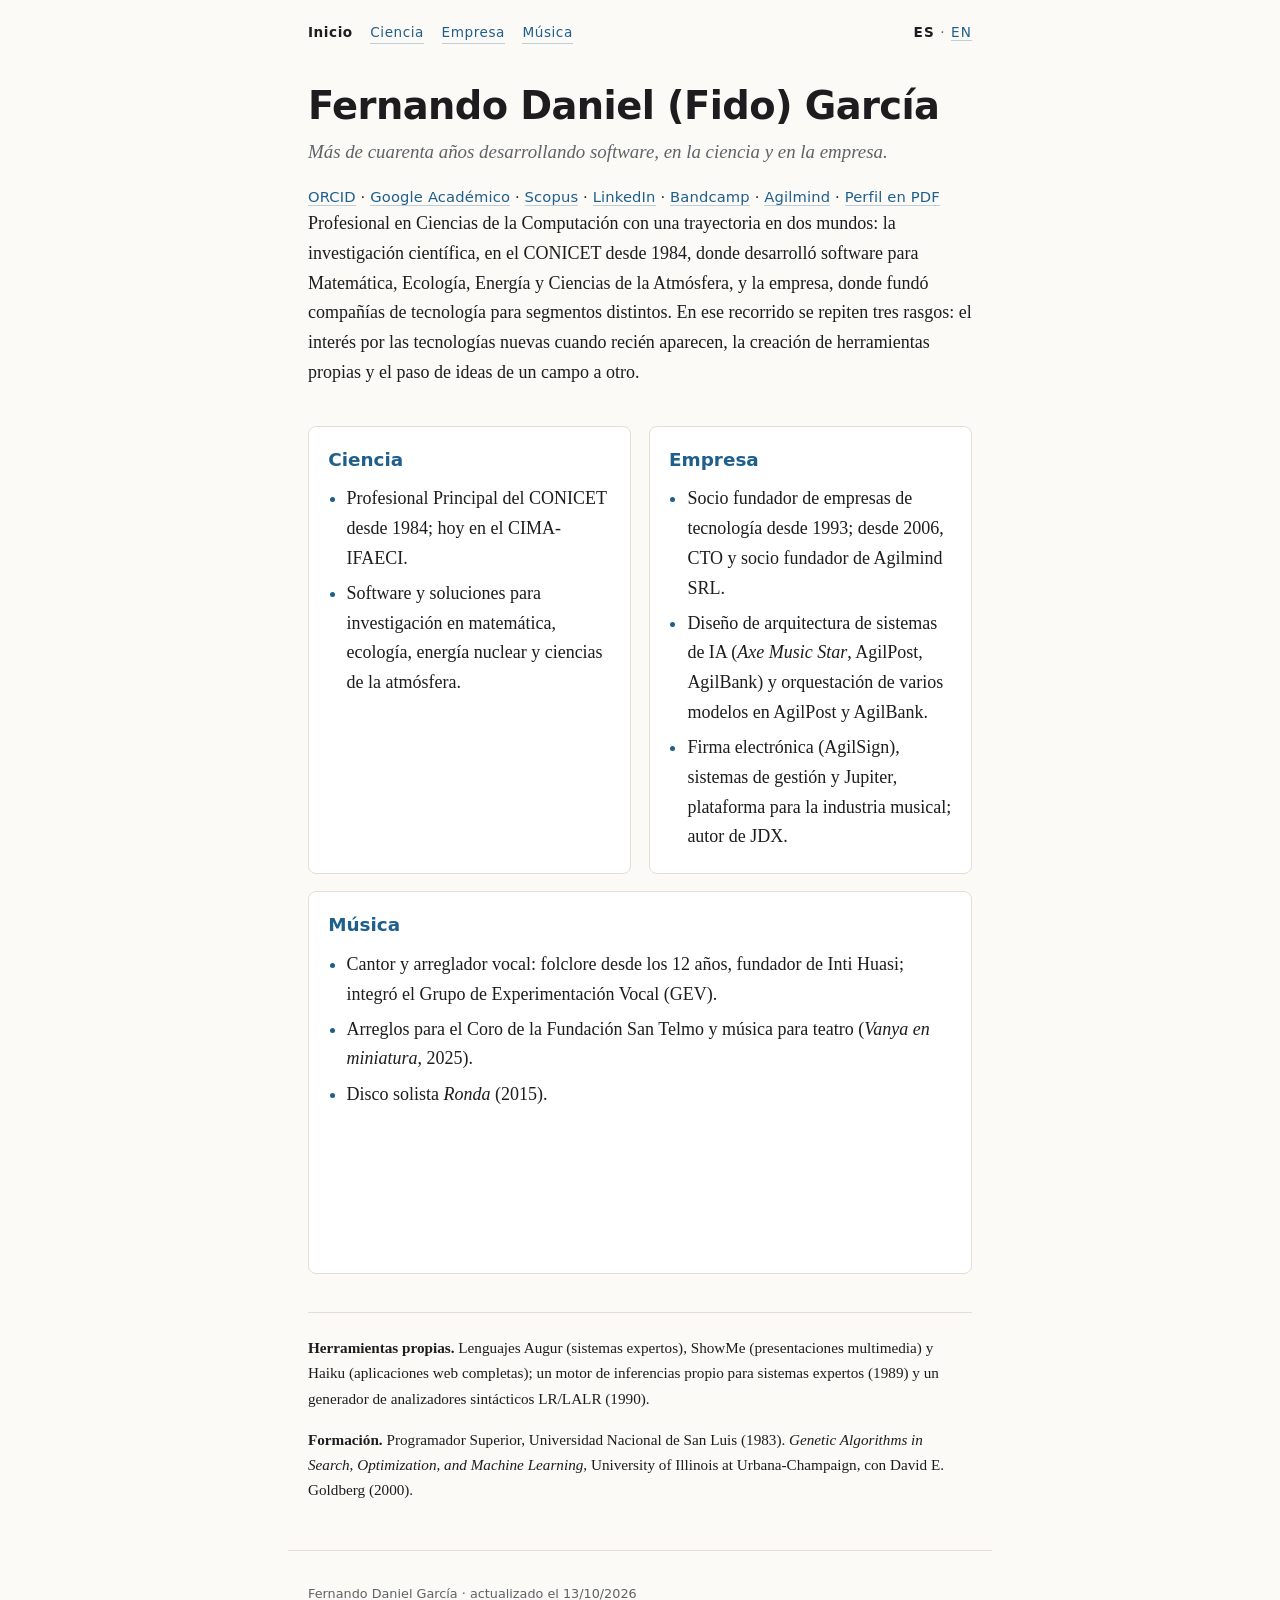
==== index.html @ 1b7802dc "Actualización del 13/10/2026" ====
<!doctype html>
<html lang="es">
<head>
<meta charset="utf-8">
<meta name="viewport" content="width=device-width, initial-scale=1">
<title>Fernando Daniel (Fido) García</title>
<meta name="description" content="Más de cuarenta años desarrollando
software, en la ciencia y en la empresa: CONICET, empresas de tecnología
y música.">
<meta property="og:title" content="Fernando Daniel (Fido) García">
<meta property="og:description" content="Más de cuarenta años
desarrollando software, en la ciencia y en la empresa: CONICET, empresas
de tecnología y música.">
<meta property="og:type" content="profile">
<meta property="og:url" content="https://garciafido.github.io/">
<meta name="google-site-verification" content="lix8JMzhX6W81RtMt0i0QWCnsRG5aEg4VcBy_NWRv2c">
<link rel="canonical" href="https://garciafido.github.io/">
<link rel="stylesheet" href="estilo.css?v=c055724e">
<link rel="alternate" hreflang="es" href="https://garciafido.github.io/">
<link rel="alternate" hreflang="en" href="https://garciafido.github.io/en/">
<link rel="alternate" hreflang="x-default" href="https://garciafido.github.io/">
<script type="application/ld+json">
{
  "@context": "https://schema.org",
  "@type": "Person",
  "name": "Fernando Daniel García",
  "alternateName": ["Fido García", "Fernando (Fido) García", "Fernando García"],
  "url": "https://garciafido.github.io/",
  "identifier": "https://orcid.org/0009-0007-3541-8860",
  "worksFor": [
    {"@type": "Organization", "name": "CONICET", "url": "https://www.conicet.gov.ar/"},
    {"@type": "Organization", "name": "Agilmind", "url": "https://agilmind.com.ar/"}
  ],
  "sameAs": [
    "https://orcid.org/0009-0007-3541-8860",
    "https://www.linkedin.com/in/fernando-fido-garcia",
    "https://scholar.google.com/citations?user=E2cUxTUAAAAJ",
    "https://www.scopus.com/authid/detail.uri?authorId=59224297400",
    "https://fidogarcia.bandcamp.com"
  ]
}
</script>
</head>
<body>
<nav class="barra" aria-label="Secciones e idioma"><strong aria-current="page">Inicio</strong> <a href="ciencia.html">Ciencia</a> <a href="empresa.html">Empresa</a> <a href="musica.html">Música</a> <span class="idioma"><strong>ES</strong> · <a href="en/index.html" hreflang="en" lang="en">EN</a></span></nav>
<main>
<section id="fernando-daniel-garcía" class="level1">
<h1>Fernando Daniel (Fido) García</h1>
<div class="cabecera web inicio">
<p><em>Más de cuarenta años desarrollando software, en la ciencia y en
la empresa.</em></p>
<p><a href="https://orcid.org/0009-0007-3541-8860">ORCID</a> · <a
href="https://scholar.google.com/citations?user=E2cUxTUAAAAJ">Google
Académico</a> · <a
href="https://www.scopus.com/authid/detail.uri?authorId=59224297400">Scopus</a>
· <a
href="https://www.linkedin.com/in/fernando-fido-garcia">LinkedIn</a> ·
<a href="https://fidogarcia.bandcamp.com">Bandcamp</a> · <a
href="https://agilmind.com.ar">Agilmind</a> · <a
href="fernando-garcia-perfil.pdf">Perfil en PDF</a></p>
</div>
<div class="perfil web inicio">
<p>Profesional en Ciencias de la Computación con una trayectoria en dos
mundos: la investigación científica, en el CONICET desde 1984, donde
desarrolló software para Matemática, Ecología, Energía y Ciencias de la
Atmósfera, y la empresa, donde fundó compañías de tecnología para
segmentos distintos. En ese recorrido se repiten tres rasgos: el interés
por las tecnologías nuevas cuando recién aparecen, la creación de
herramientas propias y el paso de ideas de un campo a otro.</p>
</div>
<div class="tarjetas web inicio">
<section id="ciencia" class="level3 tarjeta">
<h3><a href="ciencia.html">Ciencia</a></h3>
<ul>
<li>Profesional Principal del CONICET desde 1984; hoy en el
CIMA-IFAECI.</li>
<li>Software y soluciones para investigación en matemática, ecología,
energía nuclear y ciencias de la atmósfera.</li>
</ul>
</section>
<section id="empresa" class="level3 tarjeta">
<h3><a href="empresa.html">Empresa</a></h3>
<ul>
<li>Socio fundador de empresas de tecnología desde 1993; desde 2006, CTO
y socio fundador de Agilmind SRL.</li>
<li>Diseño de arquitectura de sistemas de IA (<em>Axe Music Star</em>,
AgilPost, AgilBank) y orquestación de varios modelos en AgilPost y
AgilBank.</li>
<li>Firma electrónica (AgilSign), sistemas de gestión y Jupiter,
plataforma para la industria musical; autor de JDX.</li>
</ul>
</section>
</div>
<section id="música" class="level3 tarjeta ancha web inicio">
<h3><a href="musica.html">Música</a></h3>
<ul>
<li>Cantor y arreglador vocal: folclore desde los 12 años, fundador de
Inti Huasi; integró el Grupo de Experimentación Vocal (GEV).</li>
<li>Arreglos para el Coro de la Fundación San Telmo y música para teatro
(<em>Vanya en miniatura</em>, 2025).</li>
<li>Disco solista <em>Ronda</em> (2015).</li>
</ul>
<div class="escuchar">
<iframe title="Ronda, de Fido García" src="https://bandcamp.com/EmbeddedPlayer/album=2875251689/size=large/bgcol=ffffff/linkcol=1f5f8b/tracklist=false/artwork=small/transparent=true/" seamless loading="lazy"><a href="https://fidogarcia.bandcamp.com/album/ronda">Ronda, de Fido García</a></iframe>
</div>
</section>
<div class="pie-areas web inicio">
<p><strong>Herramientas propias.</strong> Lenguajes Augur (sistemas
expertos), ShowMe (presentaciones multimedia) y Haiku (aplicaciones web
completas); un motor de inferencias propio para sistemas expertos (1989)
y un generador de analizadores sintácticos LR/LALR (1990).</p>
<p><strong>Formación.</strong> Programador Superior, Universidad
Nacional de San Luis (1983). <em>Genetic Algorithms in Search,
Optimization, and Machine Learning</em>, University of Illinois at
Urbana-Champaign, con David E. Goldberg (2000).</p>
</div>
</section>
</main>
<footer>Fernando Daniel García · actualizado el 13/10/2026</footer>
<!-- Cloudflare Web Analytics: cuenta visitas sin cookies ni datos personales. -->
<script type="module" src="https://static.cloudflareinsights.com/beacon.min.js" data-cf-beacon='{"token": "0a6d89fea7e641ad9fdb1b45c8135410"}'></script>
</body>
</html>
---- estilo.css ----
/* Página personal: sobria, con mucho aire y legible en el teléfono. Sin fuentes externas: serif del sistema para el
   texto y sans del sistema para títulos. */
:root {
  --texto: #1d1d1f;
  --suave: #5f6368;
  --acento: #1f5f8b;
  --linea: #e4dfd6;
  --fondo: #fbfaf7;
  --serif: "Iowan Old Style", "Palatino Linotype", Palatino, "Book Antiqua", Georgia, serif;
  --sans: system-ui, -apple-system, "Segoe UI", "Helvetica Neue", Arial, sans-serif;
}

* { box-sizing: border-box; }

body {
  margin: 0;
  background: var(--fondo);
  color: var(--texto);
  font: 18px/1.65 var(--serif);
  -webkit-text-size-adjust: 100%;
}

main {
  max-width: 44rem;
  margin: 0 auto;
  padding: 2.5rem 1.25rem 2rem;
}

h1 {
  font-family: var(--sans);
  font-weight: 600;
  font-size: 2.4rem;
  line-height: 1.15;
  letter-spacing: -0.015em;
  margin: 0 0 0.5rem;
}

.cabecera p:first-child {
  font-style: italic;
  color: var(--suave);
  font-size: 1.18rem;
  margin: 0 0 1.1rem;
}

.cabecera p:last-child {
  font-family: var(--sans);
  font-size: 0.92rem;
  letter-spacing: 0.01em;
  margin: 0;
}

a {
  color: var(--acento);
  text-decoration: none;
  border-bottom: 1px solid rgba(31, 95, 139, 0.28);
}

a:hover { border-bottom-color: var(--acento); }

/* Las direcciones largas (DOI, handle) se cortan antes de desbordar el ancho de un celular. */
main a { overflow-wrap: anywhere; }

h2 {
  font-family: var(--sans);
  font-size: 0.82rem;
  font-weight: 600;
  text-transform: uppercase;
  letter-spacing: 0.16em;
  color: var(--acento);
  margin: 3.2rem 0 1rem;
  padding-top: 1.6rem;
  border-top: 1px solid var(--linea);
}

h3 {
  font-family: var(--sans);
  font-size: 1rem;
  font-weight: 600;
  margin: 2rem 0 0.6rem;
}

p { margin: 0 0 1rem; }

ul { padding-left: 1.15rem; margin: 0 0 1rem; }

li { margin: 0.5rem 0; }

li::marker { color: var(--acento); }

strong { font-weight: 600; }

/* Publicaciones: sangría francesa y un punto más chicas. */
#publicaciones p, #publications p {
  font-size: 0.94rem;
  line-height: 1.55;
  padding-left: 1.4rem;
  text-indent: -1.4rem;
}

/* Reproductores de Bandcamp. */
.escuchar iframe {
  display: block;
  width: 100%;
  height: 120px;
  border: 0;
  margin: 0.9rem 0;
  background: #fff;
  border-radius: 6px;
}

/* Barra: las secciones a la izquierda, el idioma a la derecha; la página actual, en negrita. */
.barra {
  max-width: 44rem;
  margin: 0 auto;
  padding: 1.3rem 1.25rem 0;
  display: flex;
  flex-wrap: wrap;
  gap: 0.4rem 1.1rem;
  align-items: baseline;
  font-family: var(--sans);
  font-size: 0.85rem;
  letter-spacing: 0.04em;
  color: var(--suave);
}

.barra strong { color: var(--texto); }

.barra .idioma { margin-left: auto; letter-spacing: 0.08em; }

/* Portada: bloques de las áreas, dos del mismo tamaño y uno a todo el ancho. */
.tarjetas {
  display: grid;
  grid-template-columns: 1fr 1fr;
  gap: 1.1rem;
  margin: 2.4rem 0 1.1rem;
}

.tarjeta {
  background: #fff;
  border: 1px solid var(--linea);
  border-radius: 8px;
  padding: 1.1rem 1.2rem 0.9rem;
}

.tarjeta h3 { margin: 0 0 0.6rem; font-size: 1.15rem; }

.tarjeta h3 a { border-bottom: 0; }

.tarjeta ul { margin-bottom: 0.4rem; }

.tarjeta li { margin: 0.35rem 0; }

.pie-areas {
  margin-top: 2.4rem;
  padding-top: 1.4rem;
  border-top: 1px solid var(--linea);
  font-size: 0.95rem;
}

/* Listas uniformes (filas de los CV): período a la izquierda, descripción y lugar a la derecha. */
.item {
  display: grid;
  grid-template-columns: 6.5rem 1fr;
  column-gap: 1rem;
  padding: 0.9rem 0;
  border-top: 1px solid var(--linea);
}

.item > * { grid-column: 2; }

.item > .periodo {
  grid-column: 1;
  grid-row: 1 / span 20;
  font-family: var(--sans);
  font-size: 0.85rem;
  color: var(--suave);
  padding-top: 0.2rem;
}

.item p, .item ul { margin-bottom: 0.4rem; }

.item .lugar { font-size: 0.88rem; color: var(--suave); }

footer {
  max-width: 44rem;
  margin: 0 auto;
  padding: 2rem 1.25rem 3rem;
  font-family: var(--sans);
  font-size: 0.8rem;
  color: var(--suave);
  border-top: 1px solid var(--linea);
}

@media (max-width: 34rem) {
  body { font-size: 17px; }
  main { padding-top: 3rem; }
  h1 { font-size: 2rem; }
  .tarjetas { grid-template-columns: 1fr; }
  .item { grid-template-columns: minmax(0, 1fr); }
  .item > *, .item > .periodo { grid-column: 1; grid-row: auto; }
}
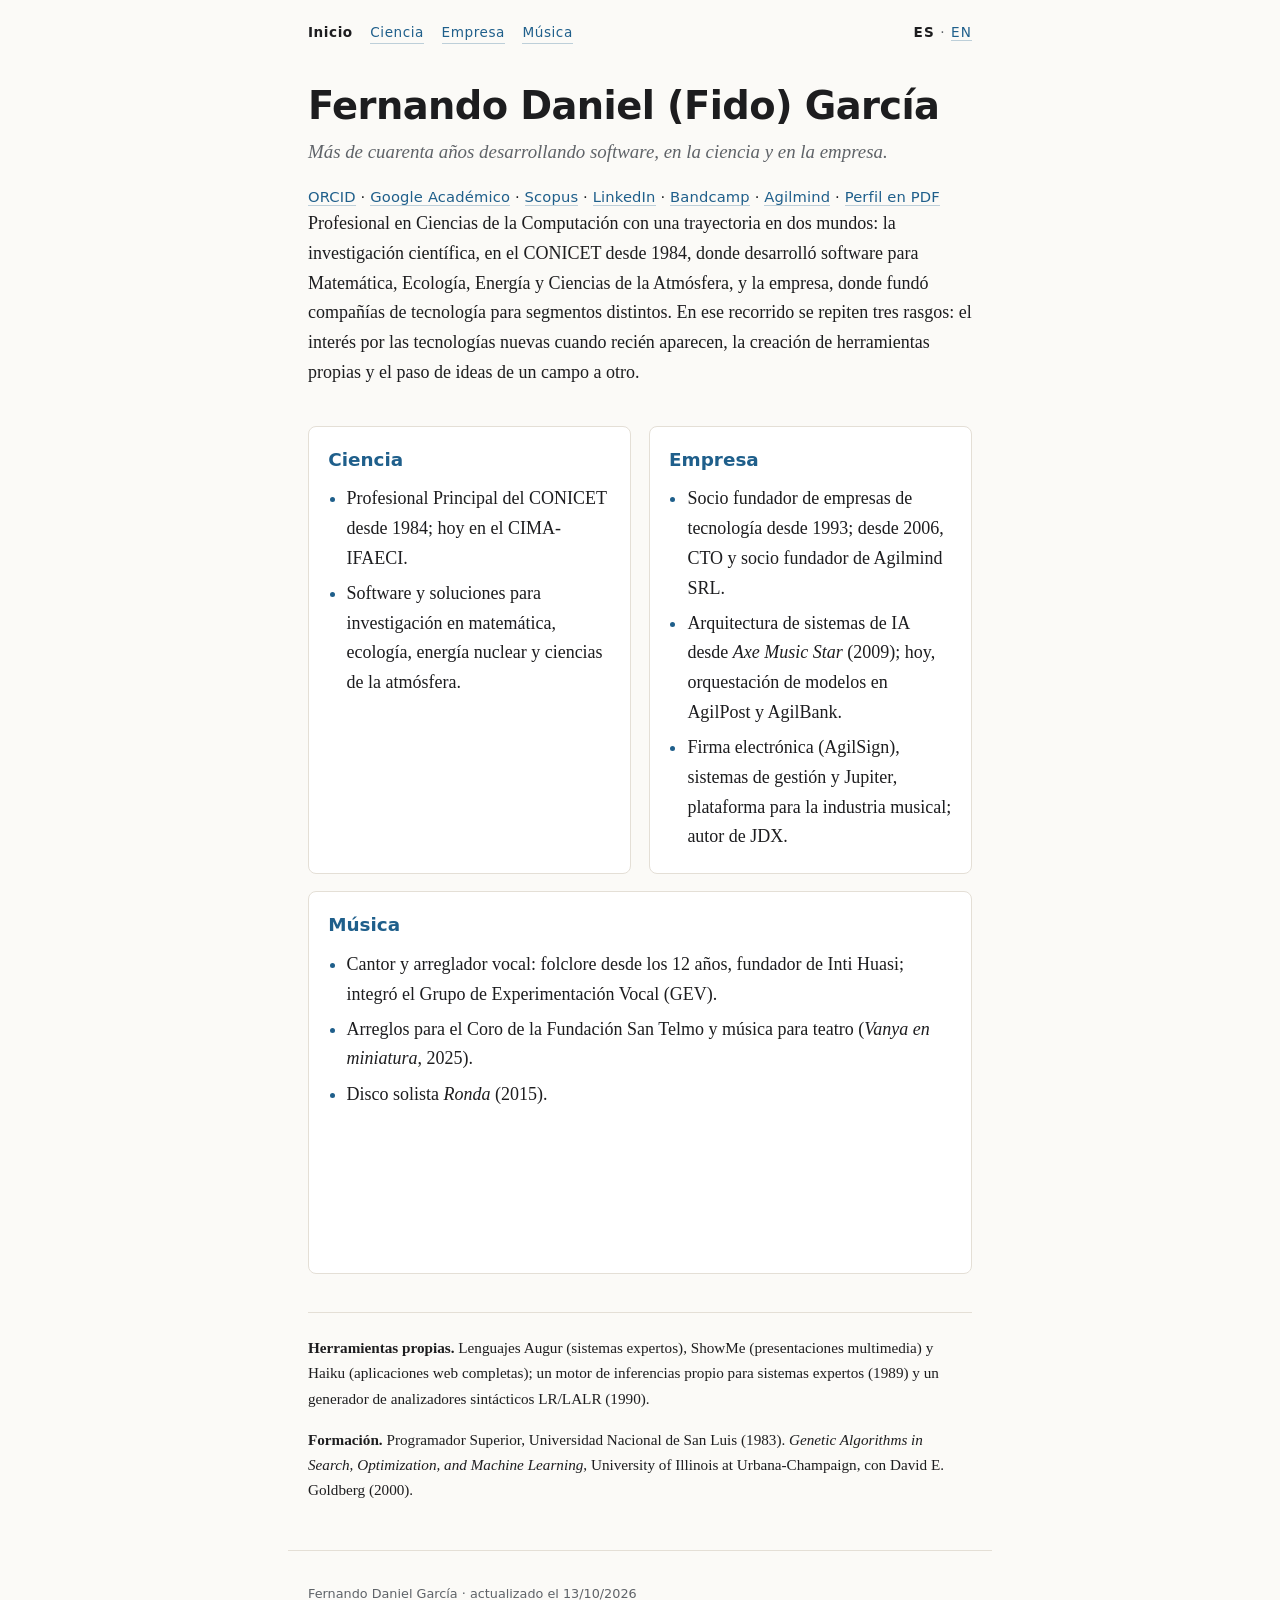
==== commit 0683b5ef: "Actualización del 13/10/2026" ====
--- a/index.html
+++ b/index.html
@@ -83,9 +83,8 @@
 <ul>
 <li>Socio fundador de empresas de tecnología desde 1993; desde 2006, CTO
 y socio fundador de Agilmind SRL.</li>
-<li>Diseño de arquitectura de sistemas de IA (<em>Axe Music Star</em>,
-AgilPost, AgilBank) y orquestación de varios modelos en AgilPost y
-AgilBank.</li>
+<li>Arquitectura de sistemas de IA desde <em>Axe Music Star</em> (2009);
+hoy, orquestación de modelos en AgilPost y AgilBank.</li>
 <li>Firma electrónica (AgilSign), sistemas de gestión y Jupiter,
 plataforma para la industria musical; autor de JDX.</li>
 </ul>
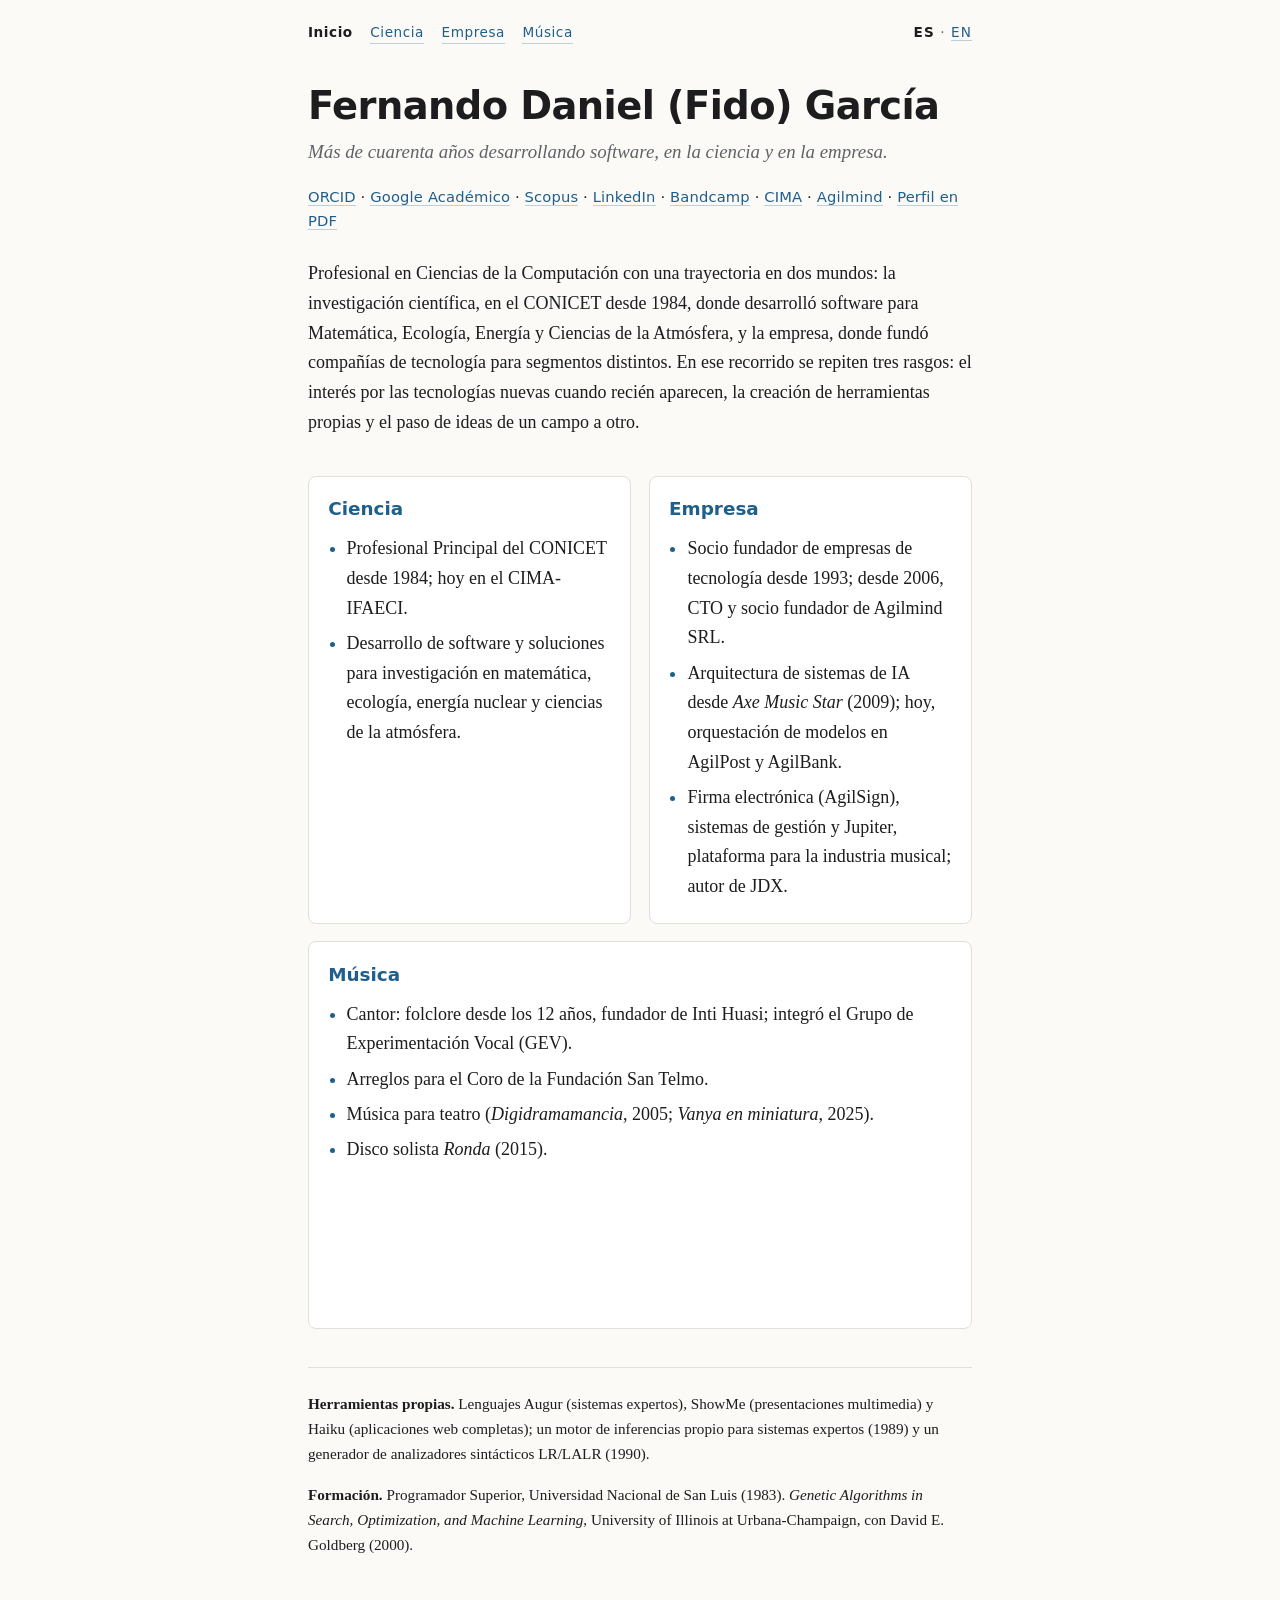
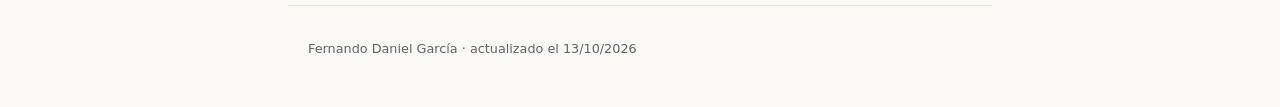
==== commit 102cabbc: "Actualización del 13/10/2026" ====
--- a/index.html
+++ b/index.html
@@ -15,7 +15,7 @@
 <meta property="og:url" content="https://garciafido.github.io/">
 <meta name="google-site-verification" content="lix8JMzhX6W81RtMt0i0QWCnsRG5aEg4VcBy_NWRv2c">
 <link rel="canonical" href="https://garciafido.github.io/">
-<link rel="stylesheet" href="estilo.css?v=c055724e">
+<link rel="stylesheet" href="estilo.css?v=4d154fb3">
 <link rel="alternate" hreflang="es" href="https://garciafido.github.io/">
 <link rel="alternate" hreflang="en" href="https://garciafido.github.io/en/">
 <link rel="alternate" hreflang="x-default" href="https://garciafido.github.io/">
@@ -56,6 +56,7 @@
 · <a
 href="https://www.linkedin.com/in/fernando-fido-garcia">LinkedIn</a> ·
 <a href="https://fidogarcia.bandcamp.com">Bandcamp</a> · <a
+href="https://www.cima.fcen.uba.ar/">CIMA</a> · <a
 href="https://agilmind.com.ar">Agilmind</a> · <a
 href="fernando-garcia-perfil.pdf">Perfil en PDF</a></p>
 </div>
@@ -74,8 +75,8 @@
 <ul>
 <li>Profesional Principal del CONICET desde 1984; hoy en el
 CIMA-IFAECI.</li>
-<li>Software y soluciones para investigación en matemática, ecología,
-energía nuclear y ciencias de la atmósfera.</li>
+<li>Desarrollo de software y soluciones para investigación en
+matemática, ecología, energía nuclear y ciencias de la atmósfera.</li>
 </ul>
 </section>
 <section id="empresa" class="level3 tarjeta">
@@ -93,10 +94,11 @@
 <section id="música" class="level3 tarjeta ancha web inicio">
 <h3><a href="musica.html">Música</a></h3>
 <ul>
-<li>Cantor y arreglador vocal: folclore desde los 12 años, fundador de
-Inti Huasi; integró el Grupo de Experimentación Vocal (GEV).</li>
-<li>Arreglos para el Coro de la Fundación San Telmo y música para teatro
-(<em>Vanya en miniatura</em>, 2025).</li>
+<li>Cantor: folclore desde los 12 años, fundador de Inti Huasi; integró
+el Grupo de Experimentación Vocal (GEV).</li>
+<li>Arreglos para el Coro de la Fundación San Telmo.</li>
+<li>Música para teatro (<em>Digidramamancia</em>, 2005; <em>Vanya en
+miniatura</em>, 2025).</li>
 <li>Disco solista <em>Ronda</em> (2015).</li>
 </ul>
 <div class="escuchar">
--- a/estilo.css
+++ b/estilo.css
@@ -146,6 +146,9 @@
 
 .tarjeta h3 a { border-bottom: 0; }
 
+/* Portada: aire entre la línea de enlaces y el perfil. */
+.perfil { margin-top: 1.6rem; }
+
 .tarjeta ul { margin-bottom: 0.4rem; }
 
 .tarjeta li { margin: 0.35rem 0; }
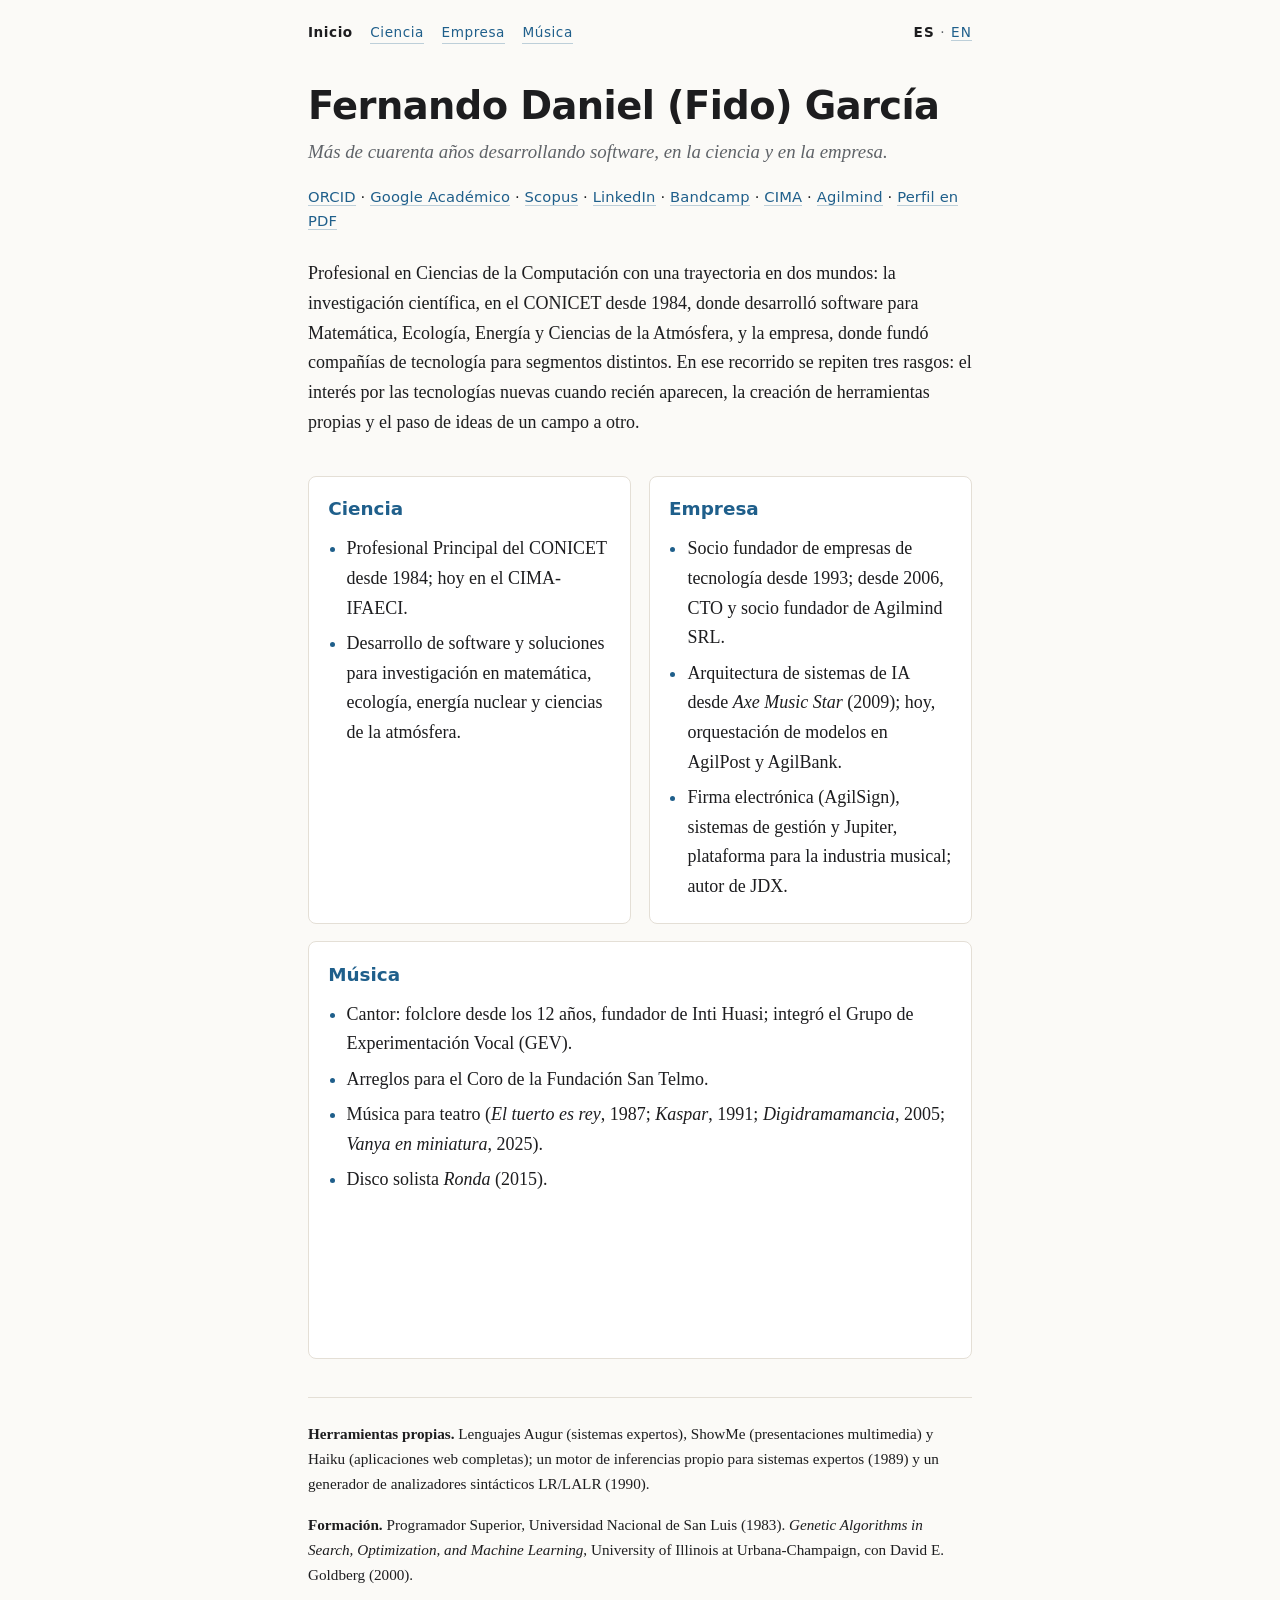
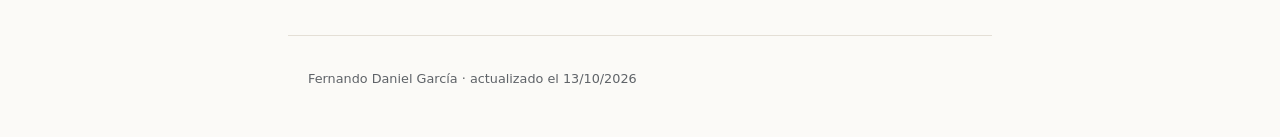
==== commit 1545edb0: "Actualización del 13/10/2026" ====
--- a/index.html
+++ b/index.html
@@ -97,7 +97,8 @@
 <li>Cantor: folclore desde los 12 años, fundador de Inti Huasi; integró
 el Grupo de Experimentación Vocal (GEV).</li>
 <li>Arreglos para el Coro de la Fundación San Telmo.</li>
-<li>Música para teatro (<em>Digidramamancia</em>, 2005; <em>Vanya en
+<li>Música para teatro (<em>El tuerto es rey</em>, 1987;
+<em>Kaspar</em>, 1991; <em>Digidramamancia</em>, 2005; <em>Vanya en
 miniatura</em>, 2025).</li>
 <li>Disco solista <em>Ronda</em> (2015).</li>
 </ul>
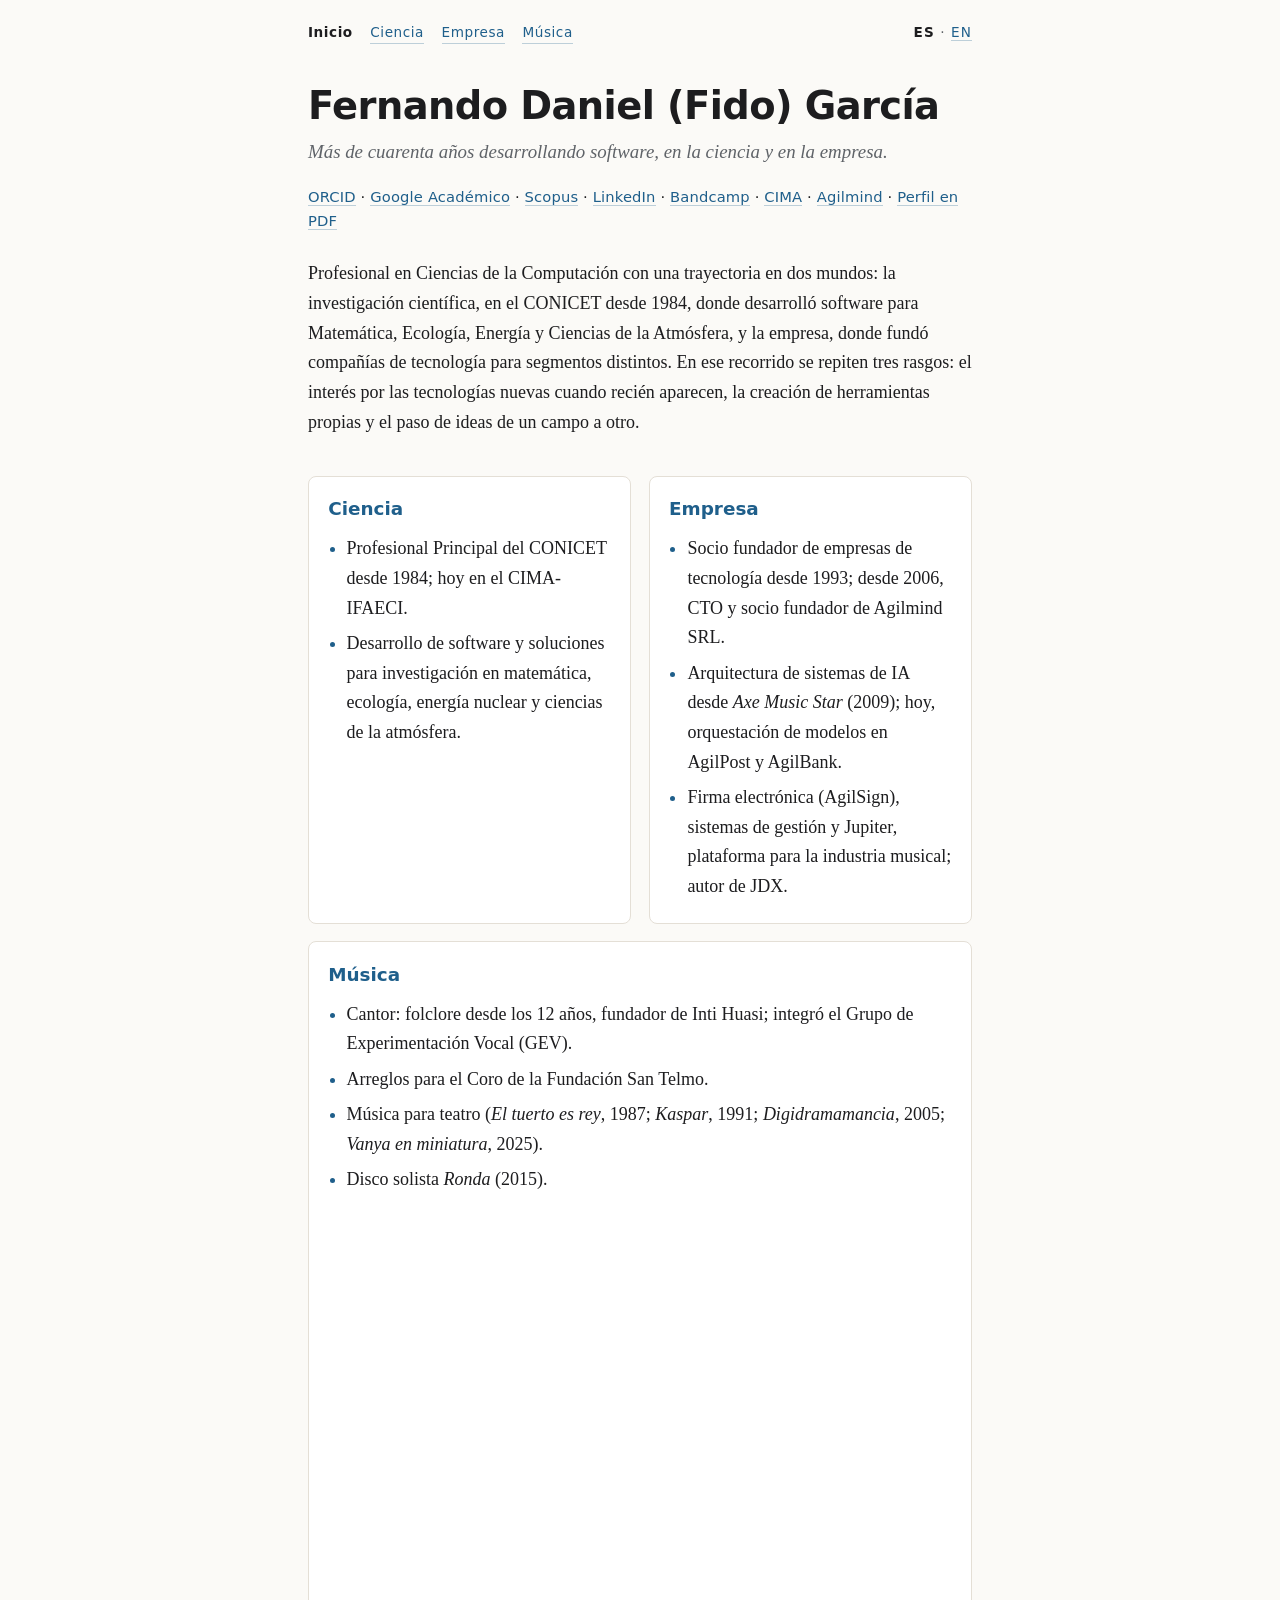
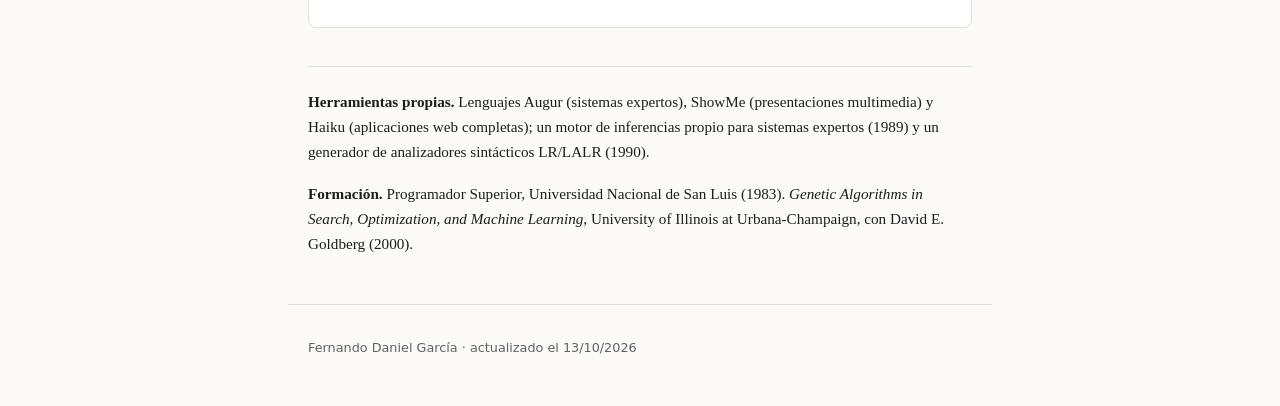
==== commit ec79cfc2: "Actualización del 13/10/2026" ====
--- a/index.html
+++ b/index.html
@@ -104,6 +104,8 @@
 </ul>
 <div class="escuchar">
 <iframe title="Ronda, de Fido García" src="https://bandcamp.com/EmbeddedPlayer/album=2875251689/size=large/bgcol=ffffff/linkcol=1f5f8b/tracklist=false/artwork=small/transparent=true/" seamless loading="lazy"><a href="https://fidogarcia.bandcamp.com/album/ronda">Ronda, de Fido García</a></iframe>
+<iframe title="Vanya en miniatura, de Fido García" src="https://bandcamp.com/EmbeddedPlayer/track=591676799/size=large/bgcol=ffffff/linkcol=1f5f8b/tracklist=false/artwork=small/transparent=true/" seamless loading="lazy"><a href="https://fidogarcia.bandcamp.com/track/vanya-en-miniatura">Vanya en miniatura, de Fido García</a></iframe>
+<iframe title="Alep-Uruk, de Digidramamancia" src="https://bandcamp.com/EmbeddedPlayer/album=3556340492/size=large/bgcol=ffffff/linkcol=1f5f8b/tracklist=false/artwork=small/transparent=true/" seamless loading="lazy"><a href="https://fidogarcia.bandcamp.com/album/alep-uruk">Alep-Uruk, de Digidramamancia</a></iframe>
 </div>
 </section>
 <div class="pie-areas web inicio">
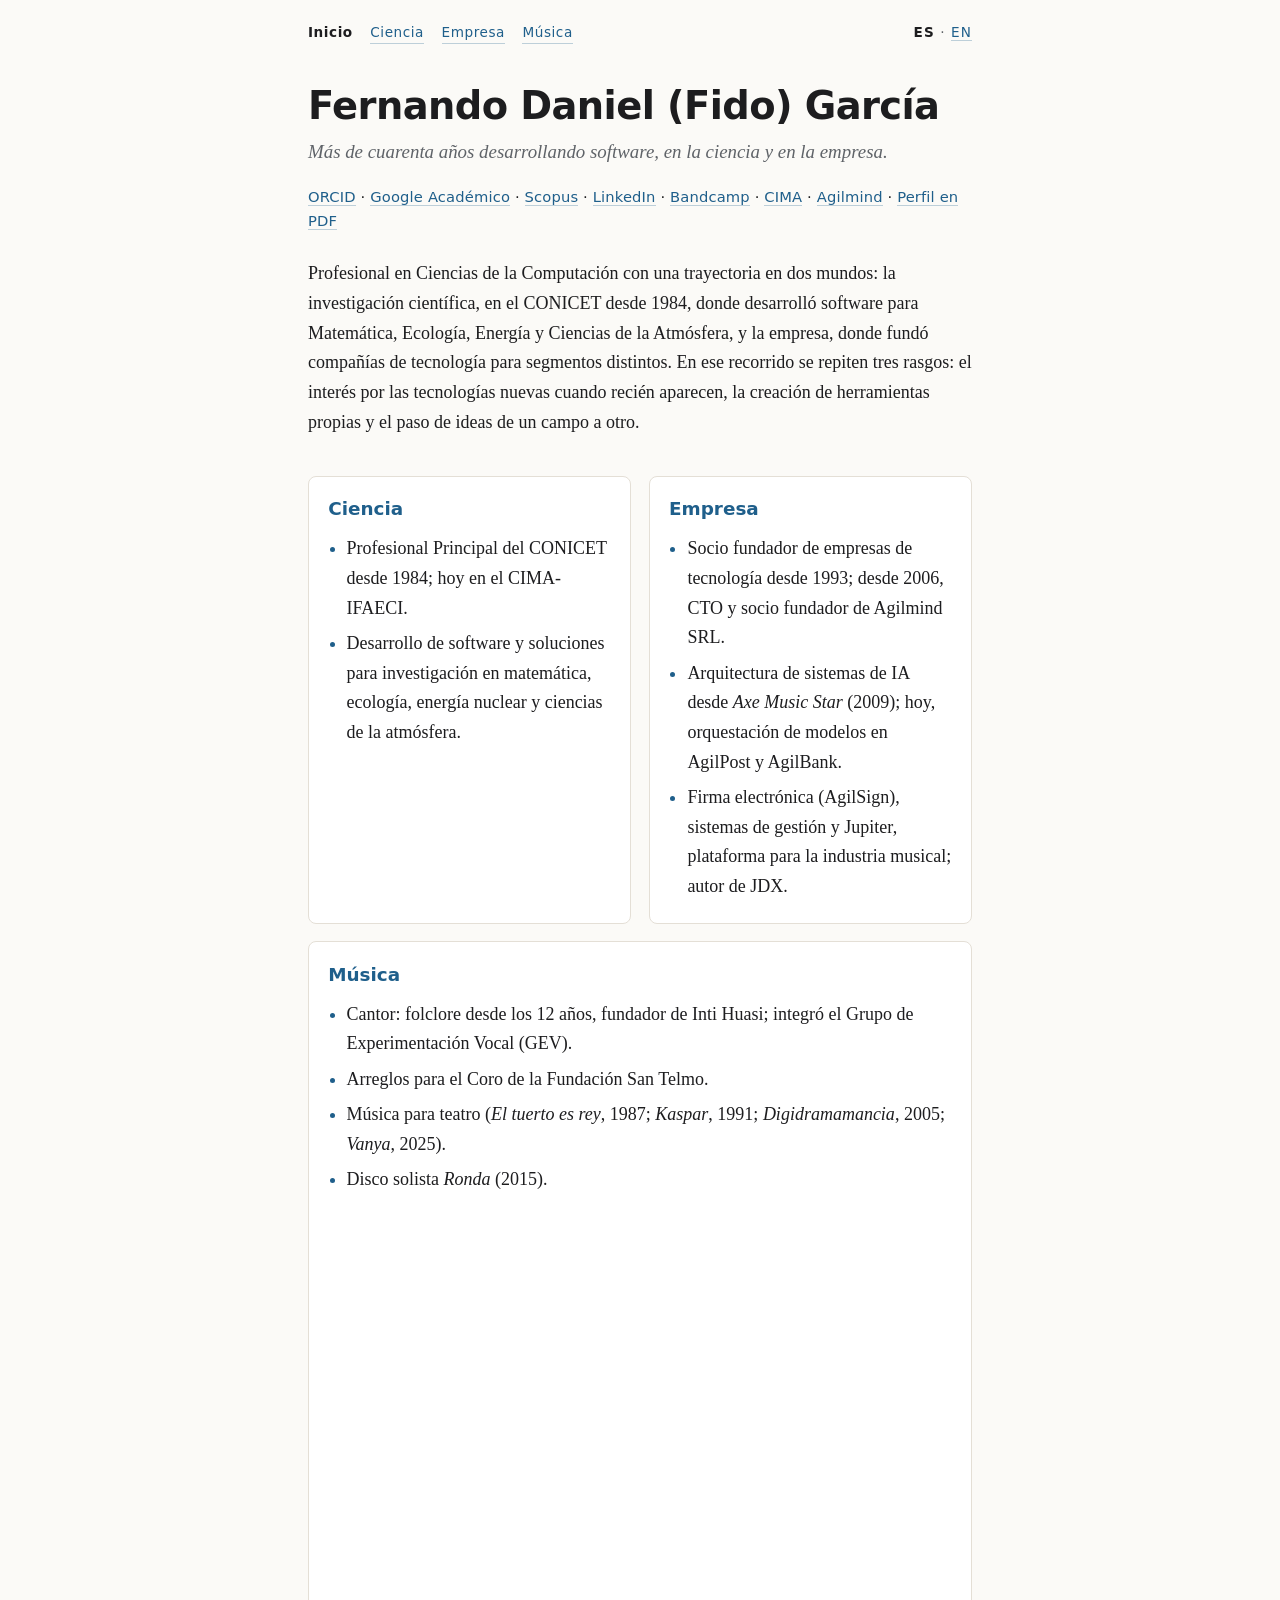
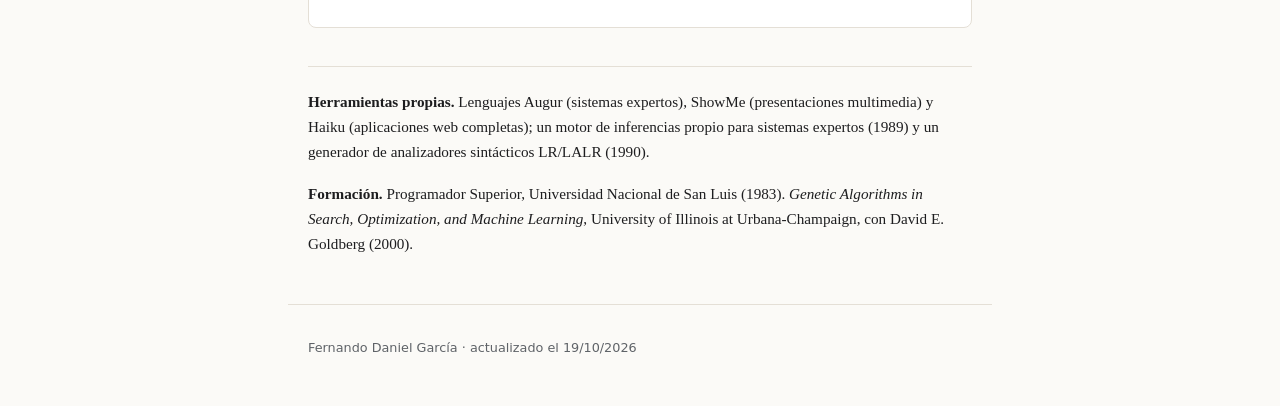
==== commit b8b99cc5: "Actualización del 19/10/2026" ====
--- a/index.html
+++ b/index.html
@@ -15,7 +15,7 @@
 <meta property="og:url" content="https://garciafido.github.io/">
 <meta name="google-site-verification" content="lix8JMzhX6W81RtMt0i0QWCnsRG5aEg4VcBy_NWRv2c">
 <link rel="canonical" href="https://garciafido.github.io/">
-<link rel="stylesheet" href="estilo.css?v=4d154fb3">
+<link rel="stylesheet" href="estilo.css?v=300c1558">
 <link rel="alternate" hreflang="es" href="https://garciafido.github.io/">
 <link rel="alternate" hreflang="en" href="https://garciafido.github.io/en/">
 <link rel="alternate" hreflang="x-default" href="https://garciafido.github.io/">
@@ -98,8 +98,8 @@
 el Grupo de Experimentación Vocal (GEV).</li>
 <li>Arreglos para el Coro de la Fundación San Telmo.</li>
 <li>Música para teatro (<em>El tuerto es rey</em>, 1987;
-<em>Kaspar</em>, 1991; <em>Digidramamancia</em>, 2005; <em>Vanya en
-miniatura</em>, 2025).</li>
+<em>Kaspar</em>, 1991; <em>Digidramamancia</em>, 2005; <em>Vanya</em>,
+2025).</li>
 <li>Disco solista <em>Ronda</em> (2015).</li>
 </ul>
 <div class="escuchar">
@@ -120,7 +120,7 @@
 </div>
 </section>
 </main>
-<footer>Fernando Daniel García · actualizado el 13/10/2026</footer>
+<footer>Fernando Daniel García · actualizado el 19/10/2026</footer>
 <!-- Cloudflare Web Analytics: cuenta visitas sin cookies ni datos personales. -->
 <script type="module" src="https://static.cloudflareinsights.com/beacon.min.js" data-cf-beacon='{"token": "0a6d89fea7e641ad9fdb1b45c8135410"}'></script>
 </body>
--- a/estilo.css
+++ b/estilo.css
@@ -184,6 +184,14 @@
 
 .item .lugar { font-size: 0.88rem; color: var(--suave); }
 
+/* Música: debajo de cada reproductor, las plataformas donde está. */
+.plataformas {
+  font-family: var(--sans);
+  font-size: 0.85rem;
+  color: var(--suave);
+  margin: -0.3rem 0 1.4rem;
+}
+
 footer {
   max-width: 44rem;
   margin: 0 auto;
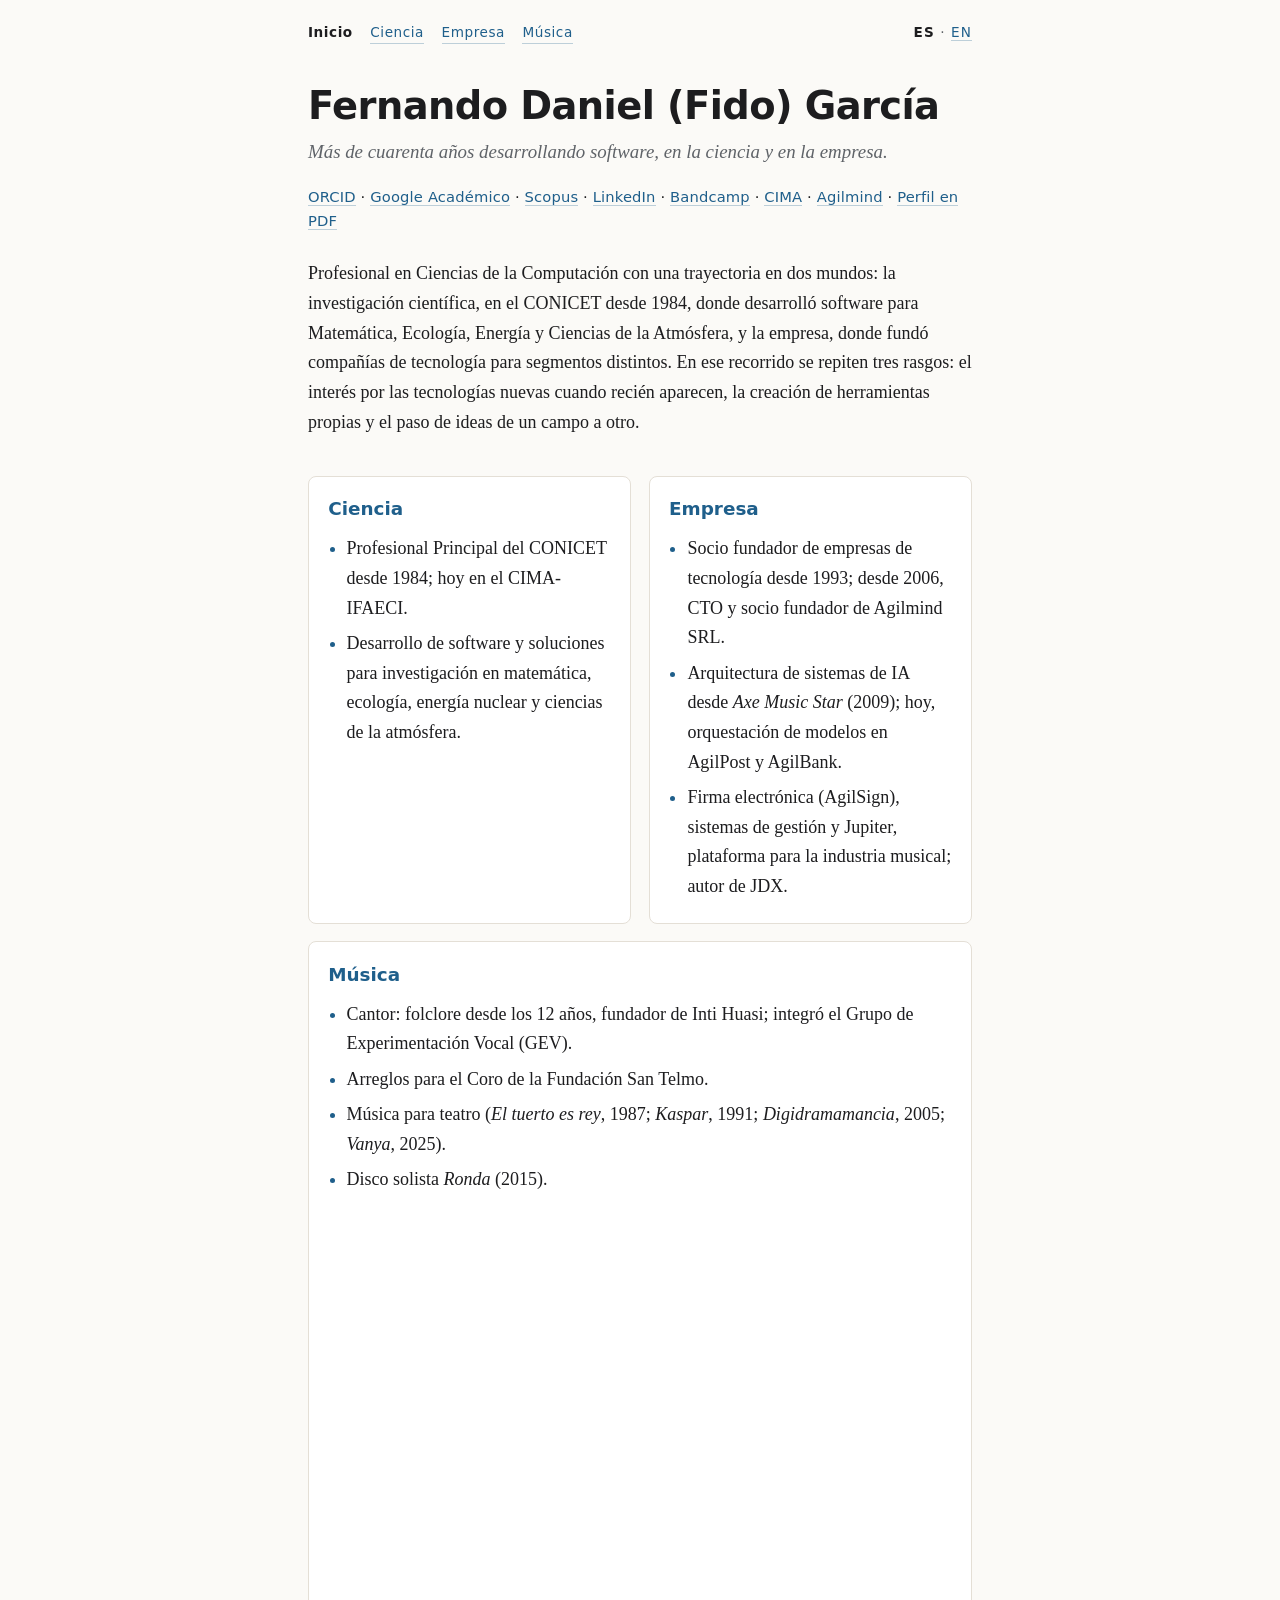
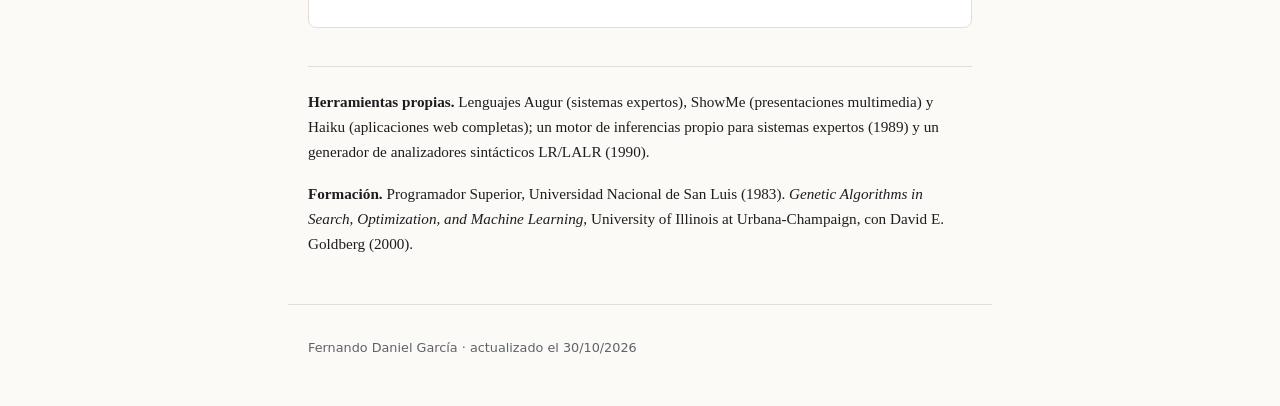
==== commit 8edfb91b: "Página personal" ====
--- a/index.html
+++ b/index.html
@@ -120,7 +120,7 @@
 </div>
 </section>
 </main>
-<footer>Fernando Daniel García · actualizado el 19/10/2026</footer>
+<footer>Fernando Daniel García · actualizado el 30/10/2026</footer>
 <!-- Cloudflare Web Analytics: cuenta visitas sin cookies ni datos personales. -->
 <script type="module" src="https://static.cloudflareinsights.com/beacon.min.js" data-cf-beacon='{"token": "0a6d89fea7e641ad9fdb1b45c8135410"}'></script>
 </body>
